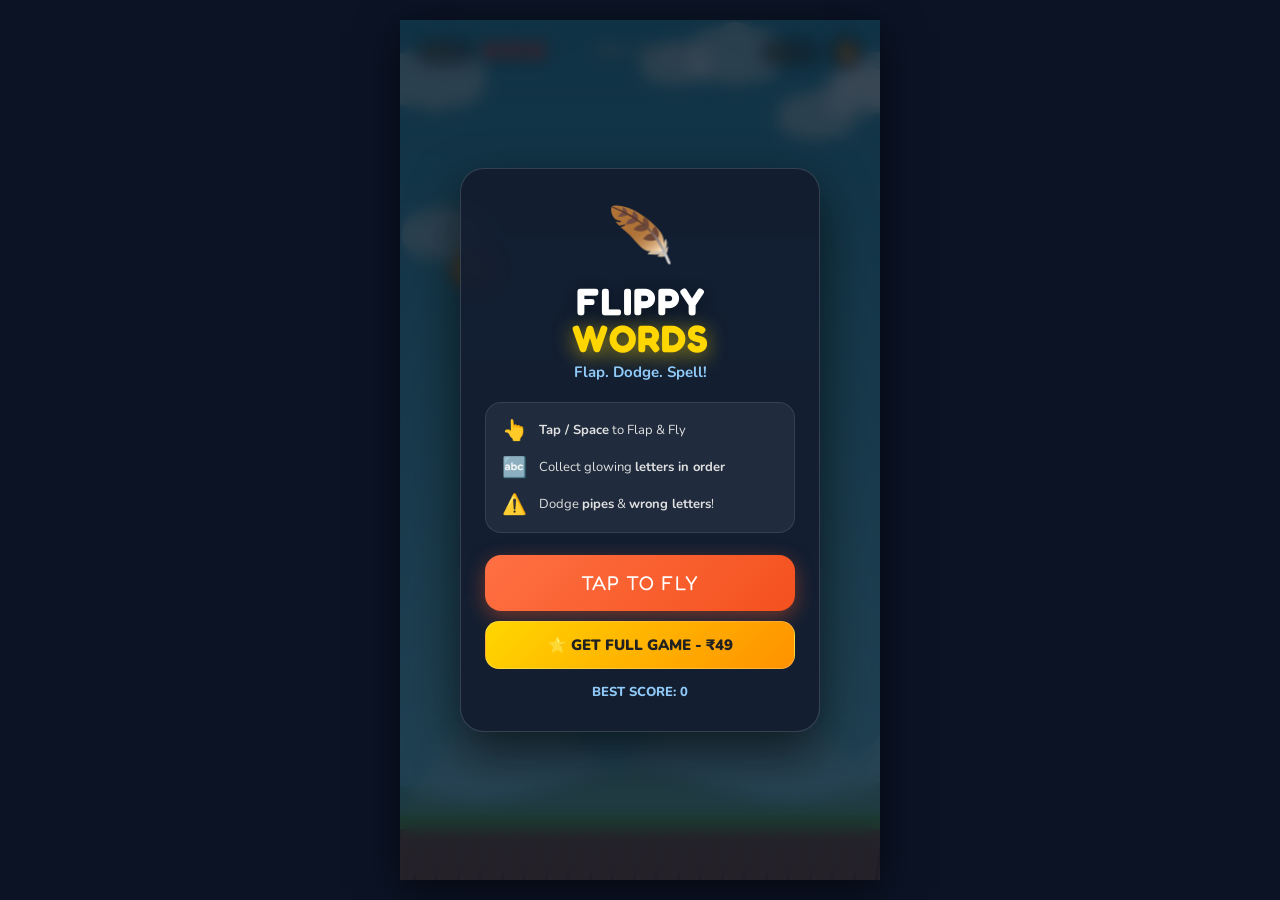
==== android/app/src/main/assets/www/index.html @ 37bbd465 "feat: Initial commit of Flippy Words game with infinite levels & anti-crack security" ====
<!DOCTYPE html>
<html lang="en">
<head>
  <meta charset="UTF-8">
  <meta name="viewport" content="width=device-width, initial-scale=1.0, maximum-scale=1.0, user-scalable=no, viewport-fit=cover">
  <title>Flippy Word - Infinite Arcade Word Flight</title>
  <link rel="stylesheet" href="style.css">
  <link rel="preconnect" href="https://fonts.googleapis.com">
  <link rel="preconnect" href="https://fonts.gstatic.com" crossorigin>
  <link href="https://fonts.googleapis.com/css2?family=Fredoka+One&family=Nunito:wght@700;900&display=swap" rel="stylesheet">
</head>
<body>
  <div id="game-wrapper">
    <!-- Top HUD -->
    <header id="hud">
      <div class="hud-left">
        <div class="badge level-badge">
          <span class="badge-label">LVL</span>
          <span id="level-display">1</span>
        </div>
        <div class="lives-container" id="lives-display">
          <span class="heart active">❤️</span>
          <span class="heart active">❤️</span>
          <span class="heart active">❤️</span>
        </div>
        <div id="shield-indicator" class="badge shield-badge hidden">
          <span>🛡️</span>
        </div>
      </div>

      <!-- Target Word Display Area -->
      <div id="word-target-container">
        <div class="target-title">SPELL THIS WORD:</div>
        <div id="word-slots" class="word-slots">
          <!-- Filled dynamically e.g. [B] [I] [R] [D] -->
        </div>
      </div>

      <div class="hud-right">
        <div class="badge score-badge">
          <span class="badge-label">PTS</span>
          <span id="score-display">0</span>
        </div>
        <button id="btn-pause" class="icon-btn" aria-label="Pause">⏸️</button>
      </div>
    </header>

    <!-- Canvas viewport -->
    <canvas id="game-canvas"></canvas>

    <!-- Overlay: Start Screen -->
    <div id="screen-start" class="screen-overlay active">
      <div class="card-modal">
        <div class="logo-box">
          <div class="mascot-float">🪶</div>
          <h1 class="game-title">FLIPPY<br><span class="accent">WORDS</span></h1>
        </div>
        <p class="tagline">Flap. Dodge. Spell!</p>

        <div class="instructions-card">
          <div class="inst-item">
            <span class="inst-icon">👆</span>
            <span><b>Tap / Space</b> to Flap & Fly</span>
          </div>
          <div class="inst-item">
            <span class="inst-icon">🔤</span>
            <span>Collect glowing <b>letters in order</b></span>
          </div>
          <div class="inst-item">
            <span class="inst-icon">⚠️</span>
            <span>Dodge <b>pipes</b> & <b>wrong letters</b>!</span>
          </div>
        </div>

        <button id="btn-play" class="btn-primary pulse">TAP TO FLY</button>
        <button id="btn-open-buy" class="btn-secondary buy-btn" style="margin-top: 10px; background: linear-gradient(135deg, #ffd600, #ff9100); color: #212121; font-weight: 900;">⭐ GET FULL GAME - ₹49</button>
        <div class="high-score-label">BEST SCORE: <span id="start-high-score">0</span></div>
      </div>
    </div>

    <!-- Overlay: Level Complete Screen -->
    <div id="screen-level-complete" class="screen-overlay">
      <div class="card-modal celebrate">
        <div class="confetti-icon">🎉</div>
        <h2>LEVEL COMPLETED!</h2>
        <div class="completed-word-box">
          <span class="sub-label">Word Solved:</span>
          <div id="completed-word" class="highlight-word">BIRD</div>
        </div>
        <div class="level-rewards">
          <div class="reward-item">⭐ +<span id="reward-pts">500</span> Points</div>
          <div class="reward-item">🔥 Streak Bonus: +<span id="streak-pts">100</span></div>
        </div>
        <button id="btn-next-level" class="btn-primary">NEXT LEVEL ➔</button>
      </div>
    </div>

    <!-- Overlay: Game Over Screen -->
    <div id="screen-game-over" class="screen-overlay">
      <div class="card-modal">
        <div class="mascot-dizzy">💥</div>
        <h2 class="game-over-title">CRASHED!</h2>
        
        <div class="stats-grid">
          <div class="stat-box">
            <span class="stat-name">FINAL SCORE</span>
            <span id="final-score" class="stat-val">0</span>
          </div>
          <div class="stat-box">
            <span class="stat-name">HIGH SCORE</span>
            <span id="final-high-score" class="stat-val">0</span>
          </div>
          <div class="stat-box">
            <span class="stat-name">LEVEL REACHED</span>
            <span id="final-level" class="stat-val">1</span>
          </div>
          <div class="stat-box">
            <span class="stat-name">WORDS SPELLED</span>
            <span id="final-words-count" class="stat-val">0</span>
          </div>
        </div>

        <button id="btn-retry" class="btn-primary pulse">TRY AGAIN 🔁</button>
      </div>
    </div>

    <!-- Overlay: Pause Screen -->
    <div id="screen-pause" class="screen-overlay">
      <div class="card-modal">
        <h2>GAME PAUSED</h2>
        <div class="pause-options">
          <button id="btn-sound-toggle" class="btn-secondary">🔊 SOUND: ON</button>
          <button id="btn-resume" class="btn-primary">RESUME ▶</button>
          <button id="btn-restart" class="btn-secondary">RESTART 🔄</button>
        </div>
      </div>
    </div>

    <!-- Overlay: Buy Full Game Modal -->
    <div id="screen-buy" class="screen-overlay">
      <div class="card-modal">
        <div class="confetti-icon">💎</div>
        <h2>GET FULL GAME</h2>
        <p style="color: #90caf9; font-size: 13px; margin: 6px 0 16px 0;">Unlimited Infinite Levels & Zero Ads</p>
        
        <div style="background: rgba(255,255,255,0.06); padding: 14px; border-radius: 14px; margin-bottom: 16px;">
          <div style="font-size: 13px; color: #e0e0e0; margin-bottom: 8px;">Scan & Pay via any UPI App:</div>
          <img id="upi-qr" src="https://api.qrserver.com/v1/create-qr-code/?size=160x160&data=upi://pay?pa=toshitkumar@upi%26pn=Toshit%20Kumar%26am=49%26cu=INR" alt="UPI QR" style="border-radius: 10px; width: 140px; height: 140px; background: #fff; padding: 6px;">
          <div style="font-family: 'Fredoka One', cursive; font-size: 24px; color: #ffd600; margin-top: 6px;">₹49 Only</div>
        </div>

        <a id="btn-upi-direct" href="upi://pay?pa=toshitkumar@upi&pn=Toshit%20Kumar&am=49&cu=INR" class="btn-primary" style="display: block; text-decoration: none; margin-bottom: 10px;">⚡ PAY VIA UPI APP</a>
        <button id="btn-close-buy" class="btn-secondary">CLOSE ✕</button>
      </div>
    </div>
  </div>

  <script src="game.js"></script>
</body>
</html>
---- android/app/src/main/assets/www/style.css ----
* {
  margin: 0;
  padding: 0;
  box-sizing: border-box;
  -webkit-touch-callout: none;
  -webkit-user-select: none;
  user-select: none;
}

:root {
  --primary-color: #ff5722;
  --primary-glow: rgba(255, 87, 34, 0.4);
  --accent-color: #ffd600;
  --bg-gradient: linear-gradient(180deg, #4facfe 0%, #00f2fe 100%);
  --slot-bg: rgba(255, 255, 255, 0.25);
  --slot-border: rgba(255, 255, 255, 0.6);
  --slot-filled-bg: #4caf50;
  --slot-current-bg: #ff9800;
  --card-bg: rgba(20, 30, 48, 0.95);
  --card-border: rgba(255, 255, 255, 0.15);
}

body {
  width: 100vw;
  height: 100vh;
  overflow: hidden;
  background-color: #0b1325;
  font-family: 'Nunito', sans-serif;
  display: flex;
  justify-content: center;
  align-items: center;
}

#game-wrapper {
  position: relative;
  width: 100%;
  max-width: 480px;
  height: 100%;
  max-height: 860px;
  background: var(--bg-gradient);
  overflow: hidden;
  box-shadow: 0 10px 40px rgba(0, 0, 0, 0.6);
  display: flex;
  flex-direction: column;
}

/* Canvas fills the play area */
#game-canvas {
  position: absolute;
  top: 0;
  left: 0;
  width: 100%;
  height: 100%;
  z-index: 1;
  display: block;
}

/* Heads Up Display */
#hud {
  position: absolute;
  top: 0;
  left: 0;
  width: 100%;
  padding: 14px 16px;
  z-index: 10;
  display: flex;
  justify-content: space-between;
  align-items: center;
  pointer-events: none;
}

.hud-left, .hud-right {
  display: flex;
  align-items: center;
  gap: 8px;
  pointer-events: auto;
}

.badge {
  background: rgba(0, 0, 0, 0.45);
  backdrop-filter: blur(8px);
  border: 1.5px solid rgba(255, 255, 255, 0.2);
  border-radius: 20px;
  padding: 4px 12px;
  color: #fff;
  font-family: 'Fredoka One', cursive;
  font-size: 14px;
  display: flex;
  align-items: center;
  gap: 5px;
}

.badge-label {
  color: var(--accent-color);
  font-size: 11px;
  letter-spacing: 0.5px;
}

.shield-badge {
  background: rgba(0, 188, 212, 0.5);
  border-color: #00e5ff;
  box-shadow: 0 0 10px rgba(0, 229, 255, 0.6);
  animation: shieldPulse 1.2s infinite alternate;
}

.shield-badge.hidden {
  display: none;
}

@keyframes shieldPulse {
  0% { transform: scale(0.95); box-shadow: 0 0 6px #00e5ff; }
  100% { transform: scale(1.08); box-shadow: 0 0 14px #00e5ff; }
}

.lives-container {
  display: flex;
  gap: 2px;
  font-size: 16px;
  filter: drop-shadow(0 2px 4px rgba(0, 0, 0, 0.4));
}

.heart {
  transition: transform 0.2s ease, opacity 0.2s ease;
}

.heart.lost {
  opacity: 0.25;
  filter: grayscale(1);
  transform: scale(0.8);
}

.icon-btn {
  background: rgba(0, 0, 0, 0.45);
  backdrop-filter: blur(8px);
  border: 1.5px solid rgba(255, 255, 255, 0.2);
  border-radius: 50%;
  width: 36px;
  height: 36px;
  display: flex;
  align-items: center;
  justify-content: center;
  cursor: pointer;
  font-size: 14px;
  color: #fff;
  transition: transform 0.1s ease, background 0.2s ease;
}

.icon-btn:active {
  transform: scale(0.9);
}

/* Word Target Area in HUD Center */
#word-target-container {
  display: flex;
  flex-direction: column;
  align-items: center;
  pointer-events: auto;
}

.target-title {
  font-size: 10px;
  font-weight: 900;
  color: #ffffff;
  letter-spacing: 1px;
  text-shadow: 0 1px 3px rgba(0, 0, 0, 0.6);
  margin-bottom: 3px;
}

.word-slots {
  display: flex;
  gap: 6px;
}

.slot {
  width: 34px;
  height: 38px;
  background: var(--slot-bg);
  backdrop-filter: blur(6px);
  border: 2px solid var(--slot-border);
  border-radius: 8px;
  display: flex;
  align-items: center;
  justify-content: center;
  font-family: 'Fredoka One', cursive;
  font-size: 20px;
  color: #ffffff;
  text-shadow: 0 2px 4px rgba(0, 0, 0, 0.4);
  box-shadow: 0 4px 10px rgba(0, 0, 0, 0.15);
  transition: all 0.25s cubic-bezier(0.175, 0.885, 0.32, 1.275);
}

.slot.filled {
  background: var(--slot-filled-bg);
  border-color: #81c784;
  transform: scale(1.05);
  box-shadow: 0 0 12px rgba(76, 175, 80, 0.8);
}

.slot.current-target {
  background: var(--slot-current-bg);
  border-color: #ffe082;
  animation: slotPulse 1s infinite alternate;
}

@keyframes slotPulse {
  0% { transform: scale(1); box-shadow: 0 0 4px #ff9800; }
  100% { transform: scale(1.1); box-shadow: 0 0 14px #ffd600; }
}

/* Overlay Screen Styles */
.screen-overlay {
  position: absolute;
  top: 0;
  left: 0;
  width: 100%;
  height: 100%;
  z-index: 50;
  background: rgba(10, 18, 32, 0.75);
  backdrop-filter: blur(8px);
  display: flex;
  justify-content: center;
  align-items: center;
  opacity: 0;
  pointer-events: none;
  transition: opacity 0.3s ease;
  padding: 20px;
}

.screen-overlay.active {
  opacity: 1;
  pointer-events: auto;
}

.card-modal {
  width: 100%;
  max-width: 360px;
  background: var(--card-bg);
  border: 1px solid var(--card-border);
  border-radius: 24px;
  padding: 30px 24px;
  text-align: center;
  color: #fff;
  box-shadow: 0 20px 50px rgba(0, 0, 0, 0.6);
  transform: translateY(20px);
  transition: transform 0.3s cubic-bezier(0.175, 0.885, 0.32, 1.275);
}

.screen-overlay.active .card-modal {
  transform: translateY(0);
}

.mascot-float, .mascot-dizzy, .confetti-icon {
  font-size: 54px;
  margin-bottom: 10px;
  display: inline-block;
}

.mascot-float {
  animation: floatAnim 2s infinite ease-in-out;
}

@keyframes floatAnim {
  0%, 100% { transform: translateY(0) rotate(0deg); }
  50% { transform: translateY(-10px) rotate(8deg); }
}

.game-title {
  font-family: 'Fredoka One', cursive;
  font-size: 38px;
  line-height: 0.95;
  letter-spacing: 1px;
  color: #fff;
  text-shadow: 0 4px 15px rgba(0, 0, 0, 0.4);
}

.game-title .accent {
  color: var(--accent-color);
  text-shadow: 0 4px 20px rgba(255, 214, 0, 0.6);
}

.tagline {
  color: #90caf9;
  font-size: 15px;
  font-weight: 700;
  margin-top: 6px;
  margin-bottom: 20px;
}

.instructions-card {
  background: rgba(255, 255, 255, 0.06);
  border: 1px solid rgba(255, 255, 255, 0.1);
  border-radius: 16px;
  padding: 14px 16px;
  margin-bottom: 22px;
  display: flex;
  flex-direction: column;
  gap: 10px;
  text-align: left;
}

.inst-item {
  display: flex;
  align-items: center;
  gap: 12px;
  font-size: 13px;
  color: #e0e0e0;
}

.inst-icon {
  font-size: 20px;
}

/* Primary Button */
.btn-primary {
  width: 100%;
  padding: 16px 20px;
  background: linear-gradient(135deg, #ff7043 0%, #f4511e 100%);
  border: none;
  border-radius: 16px;
  color: #fff;
  font-family: 'Fredoka One', cursive;
  font-size: 20px;
  letter-spacing: 1px;
  cursor: pointer;
  box-shadow: 0 6px 20px var(--primary-glow);
  transition: transform 0.15s ease, box-shadow 0.15s ease;
}

.btn-primary:active {
  transform: scale(0.96);
  box-shadow: 0 2px 10px var(--primary-glow);
}

.btn-primary.pulse {
  animation: btnPulse 1.8s infinite;
}

@keyframes btnPulse {
  0%, 100% { transform: scale(1); }
  50% { transform: scale(1.04); }
}

.btn-secondary {
  width: 100%;
  padding: 13px 18px;
  background: rgba(255, 255, 255, 0.1);
  border: 1px solid rgba(255, 255, 255, 0.2);
  border-radius: 14px;
  color: #fff;
  font-family: 'Nunito', sans-serif;
  font-weight: 800;
  font-size: 15px;
  cursor: pointer;
  transition: background 0.2s ease;
}

.btn-secondary:hover {
  background: rgba(255, 255, 255, 0.18);
}

.high-score-label {
  margin-top: 14px;
  font-size: 13px;
  color: #90caf9;
  font-weight: 800;
}

/* Level complete styling */
.highlight-word {
  font-family: 'Fredoka One', cursive;
  font-size: 34px;
  color: var(--accent-color);
  letter-spacing: 4px;
  margin: 8px 0;
  text-shadow: 0 0 20px rgba(255, 214, 0, 0.7);
}

.level-rewards {
  background: rgba(255, 255, 255, 0.05);
  border-radius: 12px;
  padding: 12px;
  margin-bottom: 20px;
  display: flex;
  justify-content: space-around;
  font-weight: 800;
  font-size: 14px;
}

/* Stats grid */
.stats-grid {
  display: grid;
  grid-template-columns: 1fr 1fr;
  gap: 12px;
  margin: 18px 0 22px 0;
}

.stat-box {
  background: rgba(255, 255, 255, 0.05);
  border-radius: 12px;
  padding: 10px 8px;
  border: 1px solid rgba(255, 255, 255, 0.08);
}

.stat-name {
  display: block;
  font-size: 10px;
  font-weight: 900;
  color: #90caf9;
  letter-spacing: 0.5px;
  margin-bottom: 4px;
}

.stat-val {
  font-family: 'Fredoka One', cursive;
  font-size: 22px;
  color: #ffffff;
}

.pause-options {
  display: flex;
  flex-direction: column;
  gap: 12px;
  margin-top: 20px;
}
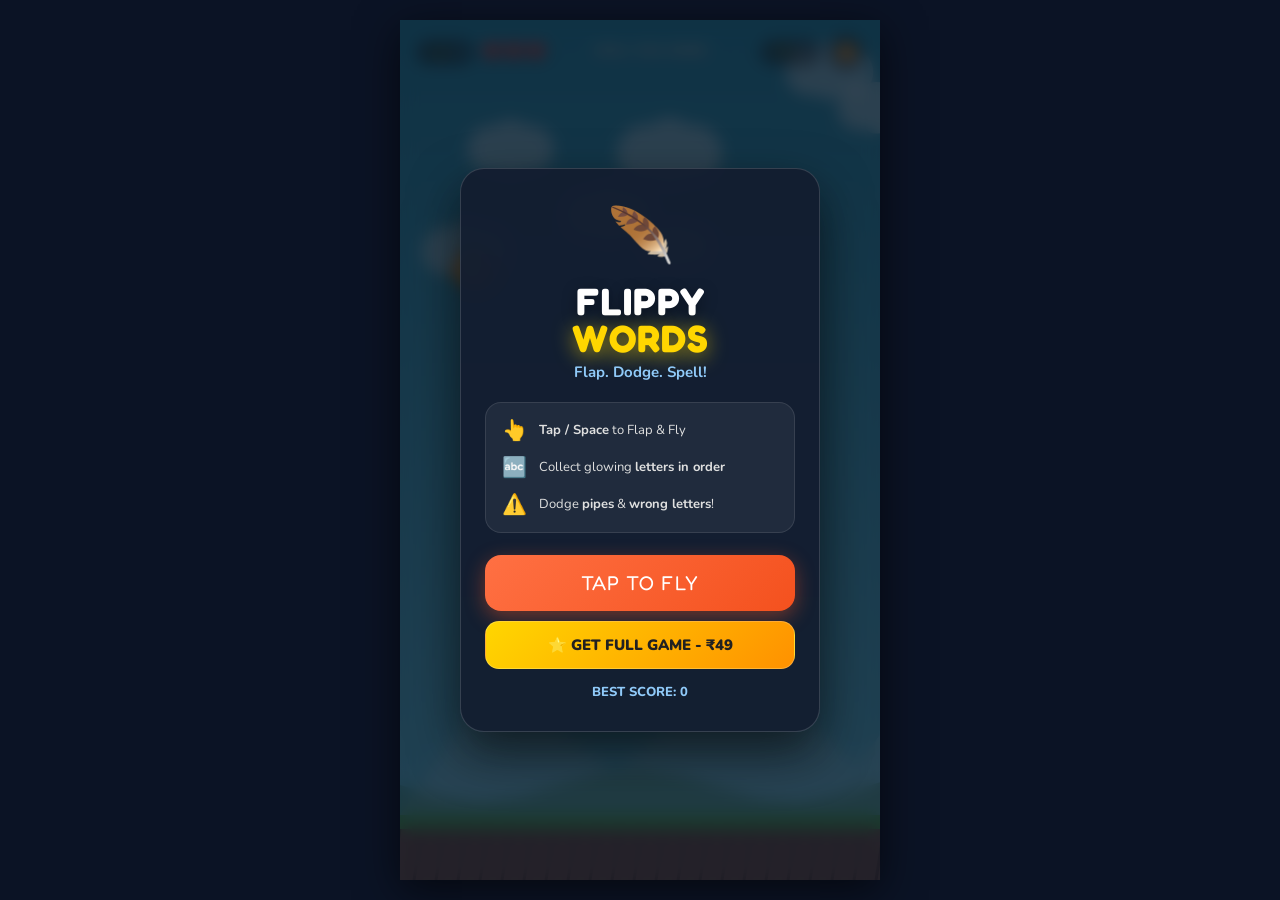
==== commit b8a17c99: "feat: Configure official UPI ID Kumartoshit82-3@oksbi and dynamic QR code" ====
--- a/android/app/src/main/assets/www/index.html
+++ b/android/app/src/main/assets/www/index.html
@@ -144,12 +144,13 @@
         <p style="color: #90caf9; font-size: 13px; margin: 6px 0 16px 0;">Unlimited Infinite Levels & Zero Ads</p>
         
         <div style="background: rgba(255,255,255,0.06); padding: 14px; border-radius: 14px; margin-bottom: 16px;">
-          <div style="font-size: 13px; color: #e0e0e0; margin-bottom: 8px;">Scan & Pay via any UPI App:</div>
-          <img id="upi-qr" src="https://api.qrserver.com/v1/create-qr-code/?size=160x160&data=upi://pay?pa=toshitkumar@upi%26pn=Toshit%20Kumar%26am=49%26cu=INR" alt="UPI QR" style="border-radius: 10px; width: 140px; height: 140px; background: #fff; padding: 6px;">
-          <div style="font-family: 'Fredoka One', cursive; font-size: 24px; color: #ffd600; margin-top: 6px;">₹49 Only</div>
+          <div style="font-size: 13px; color: #e0e0e0; margin-bottom: 8px;">Scan & Pay via GPay / PhonePe / Paytm:</div>
+          <img id="upi-qr" src="https://api.qrserver.com/v1/create-qr-code/?size=180x180&data=upi%3A%2F%2Fpay%3Fpa%3DKumartoshit82-3%40oksbi%26pn%3DToshit%2520Kumar%26am%3D49%26cu%3DINR" alt="UPI QR" style="border-radius: 10px; width: 145px; height: 145px; background: #fff; padding: 6px; box-shadow: 0 4px 15px rgba(0,0,0,0.4);">
+          <div style="font-family: 'Fredoka One', cursive; font-size: 24px; color: #ffd600; margin-top: 8px;">₹49 Only</div>
+          <div style="font-size: 11px; color: #90caf9; margin-top: 4px; word-break: break-all;">UPI: <b>Kumartoshit82-3@oksbi</b></div>
         </div>
 
-        <a id="btn-upi-direct" href="upi://pay?pa=toshitkumar@upi&pn=Toshit%20Kumar&am=49&cu=INR" class="btn-primary" style="display: block; text-decoration: none; margin-bottom: 10px;">⚡ PAY VIA UPI APP</a>
+        <a id="btn-upi-direct" href="upi://pay?pa=Kumartoshit82-3@oksbi&pn=Toshit%20Kumar&am=49&cu=INR" class="btn-primary" style="display: block; text-decoration: none; margin-bottom: 10px;">⚡ PAY VIA UPI APP</a>
         <button id="btn-close-buy" class="btn-secondary">CLOSE ✕</button>
       </div>
     </div>
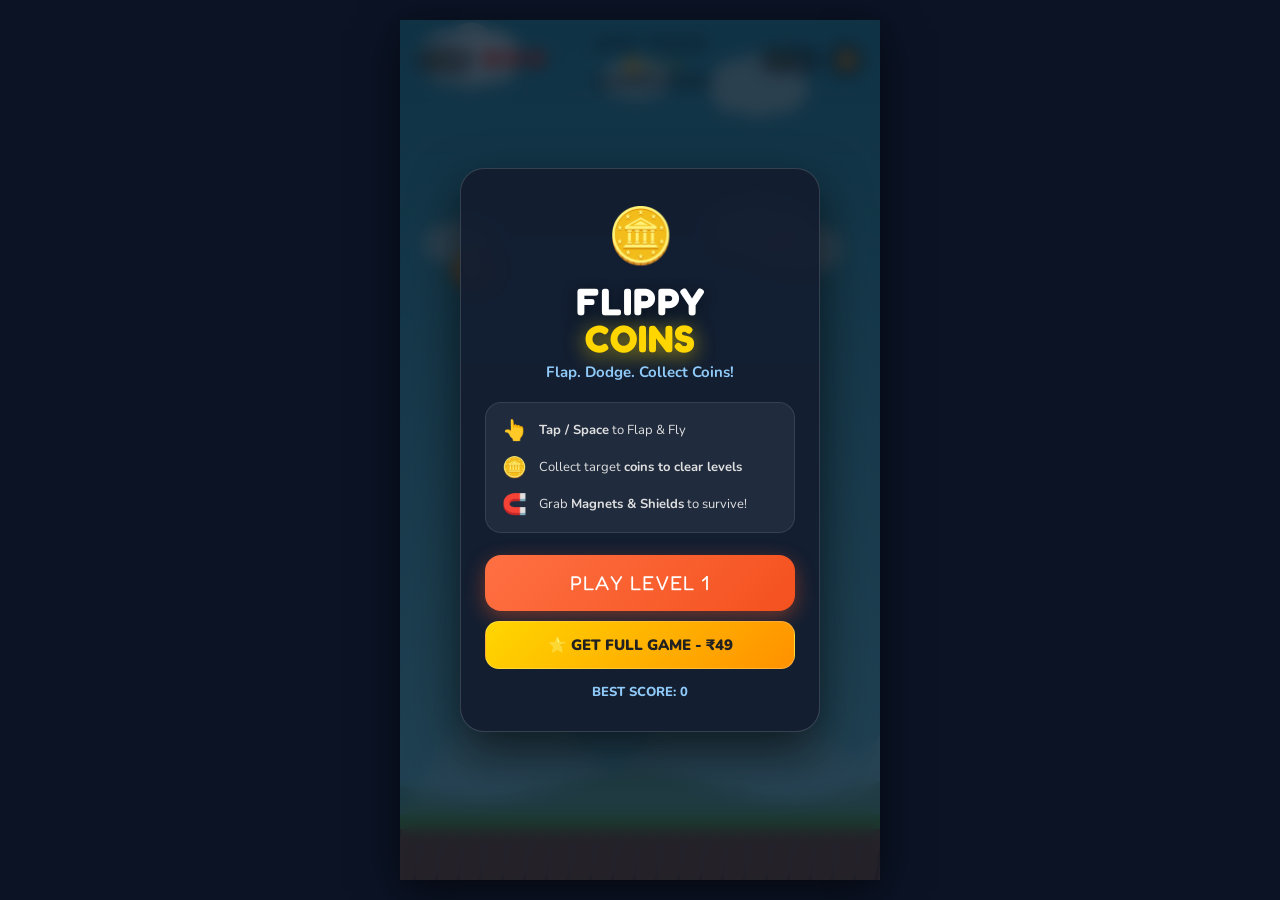
==== commit 190617f9: "feat: Transform into pure Level-Based Coin Collector with 3D coins, magnets, and gems" ====
--- a/android/app/src/main/assets/www/index.html
+++ b/android/app/src/main/assets/www/index.html
@@ -3,7 +3,7 @@
 <head>
   <meta charset="UTF-8">
   <meta name="viewport" content="width=device-width, initial-scale=1.0, maximum-scale=1.0, user-scalable=no, viewport-fit=cover">
-  <title>Flippy Word - Infinite Arcade Word Flight</title>
+  <title>Flippy Coins - Infinite Arcade Coin Quest</title>
   <link rel="stylesheet" href="style.css">
   <link rel="preconnect" href="https://fonts.googleapis.com">
   <link rel="preconnect" href="https://fonts.gstatic.com" crossorigin>
@@ -23,16 +23,22 @@
           <span class="heart active">❤️</span>
           <span class="heart active">❤️</span>
         </div>
-        <div id="shield-indicator" class="badge shield-badge hidden">
+        <div id="shield-indicator" class="badge shield-badge hidden" title="Shield Active">
           <span>🛡️</span>
+        </div>
+        <div id="magnet-indicator" class="badge magnet-badge hidden" title="Magnet Active">
+          <span>🧲</span>
         </div>
       </div>
 
-      <!-- Target Word Display Area -->
-      <div id="word-target-container">
-        <div class="target-title">SPELL THIS WORD:</div>
-        <div id="word-slots" class="word-slots">
-          <!-- Filled dynamically e.g. [B] [I] [R] [D] -->
+      <!-- Target Coin Collector Display Area -->
+      <div id="coin-target-container">
+        <div class="target-title">LEVEL TARGET:</div>
+        <div class="coin-progress-wrapper">
+          <div class="coin-counter">🪙 <span id="coin-current">0</span> / <span id="coin-goal">5</span></div>
+          <div class="coin-bar-bg">
+            <div id="coin-bar-fill" class="coin-bar-fill"></div>
+          </div>
         </div>
       </div>
 
@@ -52,10 +58,10 @@
     <div id="screen-start" class="screen-overlay active">
       <div class="card-modal">
         <div class="logo-box">
-          <div class="mascot-float">🪶</div>
-          <h1 class="game-title">FLIPPY<br><span class="accent">WORDS</span></h1>
+          <div class="mascot-float">🪙</div>
+          <h1 class="game-title">FLIPPY<br><span class="accent">COINS</span></h1>
         </div>
-        <p class="tagline">Flap. Dodge. Spell!</p>
+        <p class="tagline">Flap. Dodge. Collect Coins!</p>
 
         <div class="instructions-card">
           <div class="inst-item">
@@ -63,16 +69,16 @@
             <span><b>Tap / Space</b> to Flap & Fly</span>
           </div>
           <div class="inst-item">
-            <span class="inst-icon">🔤</span>
-            <span>Collect glowing <b>letters in order</b></span>
+            <span class="inst-icon">🪙</span>
+            <span>Collect target <b>coins to clear levels</b></span>
           </div>
           <div class="inst-item">
-            <span class="inst-icon">⚠️</span>
-            <span>Dodge <b>pipes</b> & <b>wrong letters</b>!</span>
+            <span class="inst-icon">🧲</span>
+            <span>Grab <b>Magnets & Shields</b> to survive!</span>
           </div>
         </div>
 
-        <button id="btn-play" class="btn-primary pulse">TAP TO FLY</button>
+        <button id="btn-play" class="btn-primary pulse">PLAY LEVEL 1</button>
         <button id="btn-open-buy" class="btn-secondary buy-btn" style="margin-top: 10px; background: linear-gradient(135deg, #ffd600, #ff9100); color: #212121; font-weight: 900;">⭐ GET FULL GAME - ₹49</button>
         <div class="high-score-label">BEST SCORE: <span id="start-high-score">0</span></div>
       </div>
@@ -81,15 +87,16 @@
     <!-- Overlay: Level Complete Screen -->
     <div id="screen-level-complete" class="screen-overlay">
       <div class="card-modal celebrate">
-        <div class="confetti-icon">🎉</div>
+        <div class="confetti-icon">🏆</div>
         <h2>LEVEL COMPLETED!</h2>
+        <div class="stars-rating" id="stars-display" style="font-size: 32px; margin: 8px 0; letter-spacing: 4px;">⭐⭐⭐</div>
         <div class="completed-word-box">
-          <span class="sub-label">Word Solved:</span>
-          <div id="completed-word" class="highlight-word">BIRD</div>
+          <span class="sub-label">Coins Collected:</span>
+          <div id="completed-coins" class="highlight-word">🪙 5 / 5</div>
         </div>
         <div class="level-rewards">
-          <div class="reward-item">⭐ +<span id="reward-pts">500</span> Points</div>
-          <div class="reward-item">🔥 Streak Bonus: +<span id="streak-pts">100</span></div>
+          <div class="reward-item">⭐ +<span id="reward-pts">500</span> Pts</div>
+          <div class="reward-item">💰 Bank: <span id="total-coins-bank">5</span></div>
         </div>
         <button id="btn-next-level" class="btn-primary">NEXT LEVEL ➔</button>
       </div>
@@ -115,8 +122,8 @@
             <span id="final-level" class="stat-val">1</span>
           </div>
           <div class="stat-box">
-            <span class="stat-name">WORDS SPELLED</span>
-            <span id="final-words-count" class="stat-val">0</span>
+            <span class="stat-name">COINS COLLECTED</span>
+            <span id="final-coins-count" class="stat-val">0</span>
           </div>
         </div>
 
--- a/android/app/src/main/assets/www/style.css
+++ b/android/app/src/main/assets/www/style.css
@@ -149,62 +149,64 @@
   transform: scale(0.9);
 }
 
-/* Word Target Area in HUD Center */
-#word-target-container {
+/* Coin Target Area in HUD Center */
+#coin-target-container {
   display: flex;
   flex-direction: column;
   align-items: center;
   pointer-events: auto;
-}
-
-.target-title {
-  font-size: 10px;
-  font-weight: 900;
-  color: #ffffff;
-  letter-spacing: 1px;
-  text-shadow: 0 1px 3px rgba(0, 0, 0, 0.6);
-  margin-bottom: 3px;
-}
-
-.word-slots {
-  display: flex;
-  gap: 6px;
-}
-
-.slot {
-  width: 34px;
-  height: 38px;
-  background: var(--slot-bg);
-  backdrop-filter: blur(6px);
-  border: 2px solid var(--slot-border);
-  border-radius: 8px;
-  display: flex;
-  align-items: center;
-  justify-content: center;
-  font-family: 'Fredoka One', cursive;
-  font-size: 20px;
-  color: #ffffff;
-  text-shadow: 0 2px 4px rgba(0, 0, 0, 0.4);
-  box-shadow: 0 4px 10px rgba(0, 0, 0, 0.15);
-  transition: all 0.25s cubic-bezier(0.175, 0.885, 0.32, 1.275);
-}
-
-.slot.filled {
-  background: var(--slot-filled-bg);
-  border-color: #81c784;
-  transform: scale(1.05);
-  box-shadow: 0 0 12px rgba(76, 175, 80, 0.8);
-}
-
-.slot.current-target {
-  background: var(--slot-current-bg);
-  border-color: #ffe082;
-  animation: slotPulse 1s infinite alternate;
-}
-
-@keyframes slotPulse {
-  0% { transform: scale(1); box-shadow: 0 0 4px #ff9800; }
-  100% { transform: scale(1.1); box-shadow: 0 0 14px #ffd600; }
+  min-width: 140px;
+}
+
+.coin-progress-wrapper {
+  display: flex;
+  flex-direction: column;
+  align-items: center;
+  gap: 3px;
+  width: 100%;
+}
+
+.coin-counter {
+  font-family: 'Fredoka One', cursive;
+  font-size: 15px;
+  color: #ffd600;
+  text-shadow: 0 2px 5px rgba(0,0,0,0.6);
+  letter-spacing: 0.5px;
+}
+
+.coin-bar-bg {
+  width: 120px;
+  height: 8px;
+  background: rgba(0, 0, 0, 0.45);
+  border-radius: 10px;
+  border: 1px solid rgba(255, 255, 255, 0.25);
+  overflow: hidden;
+  box-shadow: inset 0 1px 3px rgba(0,0,0,0.5);
+}
+
+.coin-bar-fill {
+  width: 0%;
+  height: 100%;
+  background: linear-gradient(90deg, #ffd600, #ff9100);
+  border-radius: 10px;
+  box-shadow: 0 0 8px rgba(255, 214, 0, 0.8);
+  transition: width 0.3s cubic-bezier(0.175, 0.885, 0.32, 1.275);
+}
+
+.magnet-badge {
+  background: rgba(233, 30, 99, 0.5);
+  border-color: #ff4081;
+  box-shadow: 0 0 10px rgba(255, 64, 129, 0.6);
+  animation: magnetPulse 1.2s infinite alternate;
+}
+
+.magnet-badge.hidden {
+  display: none;
+}
+
+@keyframes magnetPulse {
+  0% { transform: scale(0.95); }
+  100% { transform: scale(1.08); }
 }
 
 /* Overlay Screen Styles */
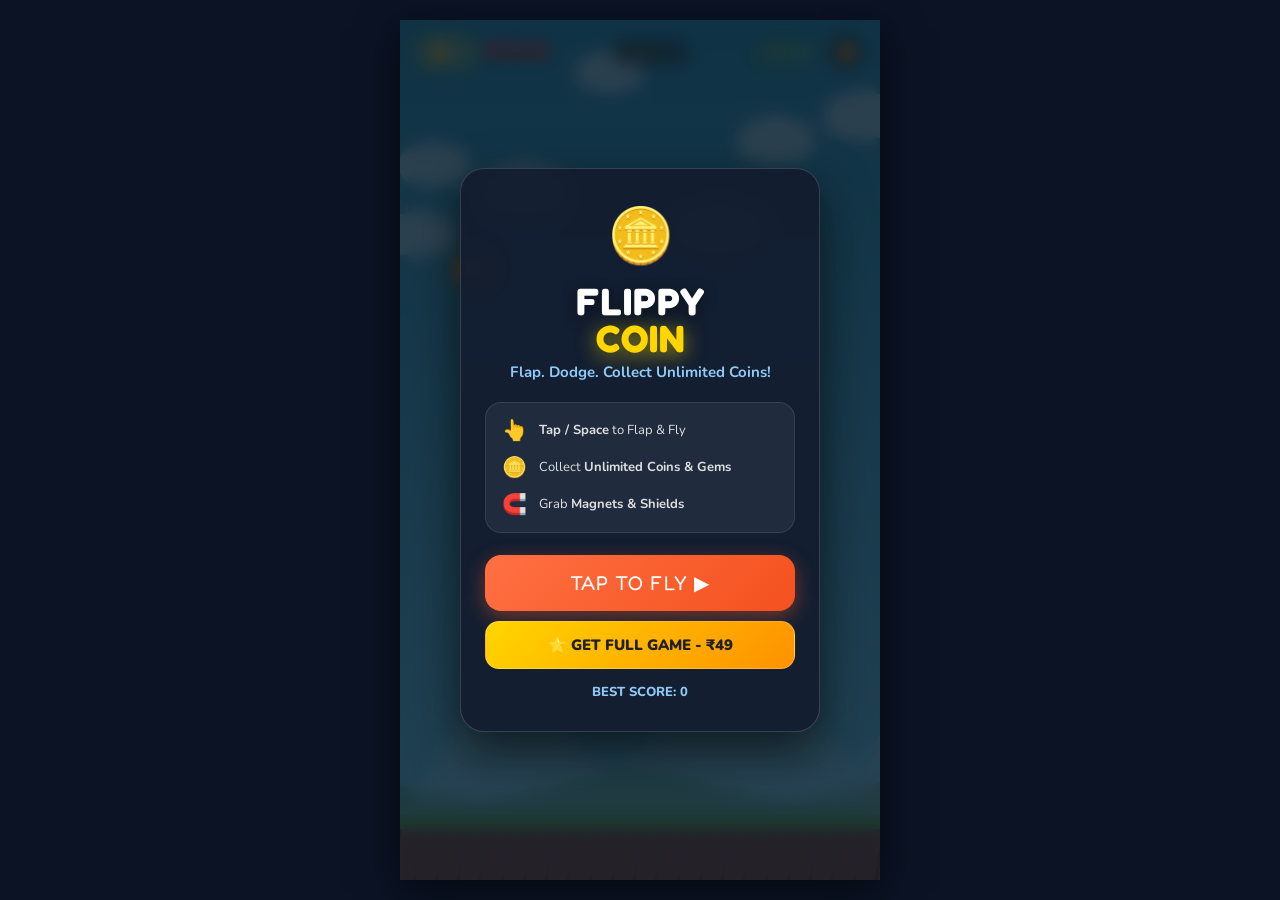
==== commit 34d581f0: "feat: Unlimited coin collector with 12-digit UPI UTR payment validation" ====
--- a/android/app/src/main/assets/www/index.html
+++ b/android/app/src/main/assets/www/index.html
@@ -14,9 +14,9 @@
     <!-- Top HUD -->
     <header id="hud">
       <div class="hud-left">
-        <div class="badge level-badge">
-          <span class="badge-label">LVL</span>
-          <span id="level-display">1</span>
+        <div class="badge coin-badge">
+          <span class="badge-icon">🪙</span>
+          <span id="coin-current">0</span>
         </div>
         <div class="lives-container" id="lives-display">
           <span class="heart active">❤️</span>
@@ -31,21 +31,17 @@
         </div>
       </div>
 
-      <!-- Target Coin Collector Display Area -->
-      <div id="coin-target-container">
-        <div class="target-title">LEVEL TARGET:</div>
-        <div class="coin-progress-wrapper">
-          <div class="coin-counter">🪙 <span id="coin-current">0</span> / <span id="coin-goal">5</span></div>
-          <div class="coin-bar-bg">
-            <div id="coin-bar-fill" class="coin-bar-fill"></div>
-          </div>
+      <div class="hud-center">
+        <div class="badge score-badge">
+          <span class="badge-label">SCORE</span>
+          <span id="score-display">0</span>
         </div>
       </div>
 
       <div class="hud-right">
-        <div class="badge score-badge">
-          <span class="badge-label">PTS</span>
-          <span id="score-display">0</span>
+        <div class="badge best-badge">
+          <span class="badge-label">BEST</span>
+          <span id="hud-high-score">0</span>
         </div>
         <button id="btn-pause" class="icon-btn" aria-label="Pause">⏸️</button>
       </div>
@@ -59,9 +55,9 @@
       <div class="card-modal">
         <div class="logo-box">
           <div class="mascot-float">🪙</div>
-          <h1 class="game-title">FLIPPY<br><span class="accent">COINS</span></h1>
+          <h1 class="game-title">FLIPPY<br><span class="accent">COIN</span></h1>
         </div>
-        <p class="tagline">Flap. Dodge. Collect Coins!</p>
+        <p class="tagline">Flap. Dodge. Collect Unlimited Coins!</p>
 
         <div class="instructions-card">
           <div class="inst-item">
@@ -70,35 +66,17 @@
           </div>
           <div class="inst-item">
             <span class="inst-icon">🪙</span>
-            <span>Collect target <b>coins to clear levels</b></span>
+            <span>Collect <b>Unlimited Coins & Gems</b></span>
           </div>
           <div class="inst-item">
             <span class="inst-icon">🧲</span>
-            <span>Grab <b>Magnets & Shields</b> to survive!</span>
+            <span>Grab <b>Magnets & Shields</b></span>
           </div>
         </div>
 
-        <button id="btn-play" class="btn-primary pulse">PLAY LEVEL 1</button>
+        <button id="btn-play" class="btn-primary pulse">TAP TO FLY ▶</button>
         <button id="btn-open-buy" class="btn-secondary buy-btn" style="margin-top: 10px; background: linear-gradient(135deg, #ffd600, #ff9100); color: #212121; font-weight: 900;">⭐ GET FULL GAME - ₹49</button>
         <div class="high-score-label">BEST SCORE: <span id="start-high-score">0</span></div>
-      </div>
-    </div>
-
-    <!-- Overlay: Level Complete Screen -->
-    <div id="screen-level-complete" class="screen-overlay">
-      <div class="card-modal celebrate">
-        <div class="confetti-icon">🏆</div>
-        <h2>LEVEL COMPLETED!</h2>
-        <div class="stars-rating" id="stars-display" style="font-size: 32px; margin: 8px 0; letter-spacing: 4px;">⭐⭐⭐</div>
-        <div class="completed-word-box">
-          <span class="sub-label">Coins Collected:</span>
-          <div id="completed-coins" class="highlight-word">🪙 5 / 5</div>
-        </div>
-        <div class="level-rewards">
-          <div class="reward-item">⭐ +<span id="reward-pts">500</span> Pts</div>
-          <div class="reward-item">💰 Bank: <span id="total-coins-bank">5</span></div>
-        </div>
-        <button id="btn-next-level" class="btn-primary">NEXT LEVEL ➔</button>
       </div>
     </div>
 
@@ -118,12 +96,12 @@
             <span id="final-high-score" class="stat-val">0</span>
           </div>
           <div class="stat-box">
-            <span class="stat-name">LEVEL REACHED</span>
-            <span id="final-level" class="stat-val">1</span>
+            <span class="stat-name">COINS IN RUN</span>
+            <span id="final-coins-count" class="stat-val">0</span>
           </div>
           <div class="stat-box">
-            <span class="stat-name">COINS COLLECTED</span>
-            <span id="final-coins-count" class="stat-val">0</span>
+            <span class="stat-name">TOTAL COINS</span>
+            <span id="final-total-coins" class="stat-val">0</span>
           </div>
         </div>
 
@@ -148,17 +126,28 @@
       <div class="card-modal">
         <div class="confetti-icon">💎</div>
         <h2>GET FULL GAME</h2>
-        <p style="color: #90caf9; font-size: 13px; margin: 6px 0 16px 0;">Unlimited Infinite Levels & Zero Ads</p>
+        <p style="color: #90caf9; font-size: 13px; margin: 4px 0 12px 0;">Unlimited Coins, VIP Golden Glow & Zero Ads</p>
         
-        <div style="background: rgba(255,255,255,0.06); padding: 14px; border-radius: 14px; margin-bottom: 16px;">
-          <div style="font-size: 13px; color: #e0e0e0; margin-bottom: 8px;">Scan & Pay via GPay / PhonePe / Paytm:</div>
-          <img id="upi-qr" src="https://api.qrserver.com/v1/create-qr-code/?size=180x180&data=upi%3A%2F%2Fpay%3Fpa%3DKumartoshit82-3%40oksbi%26pn%3DToshit%2520Kumar%26am%3D49%26cu%3DINR" alt="UPI QR" style="border-radius: 10px; width: 145px; height: 145px; background: #fff; padding: 6px; box-shadow: 0 4px 15px rgba(0,0,0,0.4);">
-          <div style="font-family: 'Fredoka One', cursive; font-size: 24px; color: #ffd600; margin-top: 8px;">₹49 Only</div>
-          <div style="font-size: 11px; color: #90caf9; margin-top: 4px; word-break: break-all;">UPI: <b>Kumartoshit82-3@oksbi</b></div>
+        <div style="background: rgba(255,255,255,0.06); padding: 12px; border-radius: 14px; margin-bottom: 12px;">
+          <div style="font-size: 12px; color: #e0e0e0; margin-bottom: 6px;">Scan & Pay via GPay / PhonePe / Paytm:</div>
+          <img id="upi-qr" src="https://api.qrserver.com/v1/create-qr-code/?size=180x180&data=upi%3A%2F%2Fpay%3Fpa%3DKumartoshit82-3%40oksbi%26pn%3DToshit%2520Kumar%26am%3D49%26cu%3DINR" alt="UPI QR" style="border-radius: 10px; width: 130px; height: 130px; background: #fff; padding: 6px; box-shadow: 0 4px 15px rgba(0,0,0,0.4);">
+          <div style="font-family: 'Fredoka One', cursive; font-size: 22px; color: #ffd600; margin-top: 6px;">₹49 Only</div>
+          <div style="font-size: 11px; color: #90caf9; margin-top: 2px; word-break: break-all;">UPI ID: <b>Kumartoshit82-3@oksbi</b></div>
         </div>
 
-        <a id="btn-upi-direct" href="upi://pay?pa=Kumartoshit82-3@oksbi&pn=Toshit%20Kumar&am=49&cu=INR" class="btn-primary" style="display: block; text-decoration: none; margin-bottom: 10px;">⚡ PAY VIA UPI APP</a>
-        <button id="btn-close-buy" class="btn-secondary">CLOSE ✕</button>
+        <a id="btn-upi-direct" href="upi://pay?pa=Kumartoshit82-3@oksbi&pn=Toshit%20Kumar&am=49&cu=INR" class="btn-primary" style="display: block; text-decoration: none; margin-bottom: 10px; padding: 12px 14px; font-size: 16px;">⚡ PAY VIA UPI APP</a>
+
+        <!-- Payment Verification Section -->
+        <div class="utr-verify-box" style="background: rgba(0,0,0,0.35); border: 1px solid rgba(255,255,255,0.15); border-radius: 12px; padding: 10px 12px; margin-bottom: 12px; text-align: left;">
+          <label for="input-utr" style="display: block; font-size: 11px; color: #e0e0e0; margin-bottom: 5px; font-weight: 700;">Enter 12-Digit UPI UTR / Ref No. after payment:</label>
+          <div style="display: flex; gap: 6px;">
+            <input type="text" id="input-utr" maxlength="12" placeholder="e.g. 429182374619" style="flex: 1; min-width: 0; padding: 9px 10px; border-radius: 8px; border: 1.5px solid rgba(255,255,255,0.25); background: rgba(0,0,0,0.6); color: #ffd600; font-family: 'Fredoka One', cursive; font-size: 13px; letter-spacing: 1px; outline: none; text-align: center;">
+            <button id="btn-verify-utr" class="btn-primary" style="width: auto; padding: 9px 14px; font-size: 13px; margin: 0; box-shadow: none; white-space: nowrap;">VERIFY</button>
+          </div>
+          <div id="utr-status-msg" style="font-size: 11px; margin-top: 6px; display: none; line-height: 1.4;"></div>
+        </div>
+
+        <button id="btn-close-buy" class="btn-secondary" style="padding: 10px 20px;">CLOSE ✕</button>
       </div>
     </div>
   </div>
--- a/android/app/src/main/assets/www/style.css
+++ b/android/app/src/main/assets/www/style.css
@@ -96,6 +96,34 @@
   letter-spacing: 0.5px;
 }
 
+.coin-badge {
+  background: rgba(255, 214, 0, 0.22);
+  border-color: #ffd600;
+  box-shadow: 0 0 10px rgba(255, 214, 0, 0.35);
+  font-size: 15px;
+  color: #fff9c4;
+}
+
+.coin-badge .badge-icon {
+  font-size: 16px;
+  display: inline-block;
+  animation: coinIconBounce 2s infinite ease-in-out;
+}
+
+@keyframes coinIconBounce {
+  0%, 100% { transform: scale(1); }
+  50% { transform: scale(1.18); }
+}
+
+.hud-center {
+  pointer-events: auto;
+}
+
+.best-badge {
+  background: rgba(76, 175, 80, 0.25);
+  border-color: #4caf50;
+}
+
 .shield-badge {
   background: rgba(0, 188, 212, 0.5);
   border-color: #00e5ff;
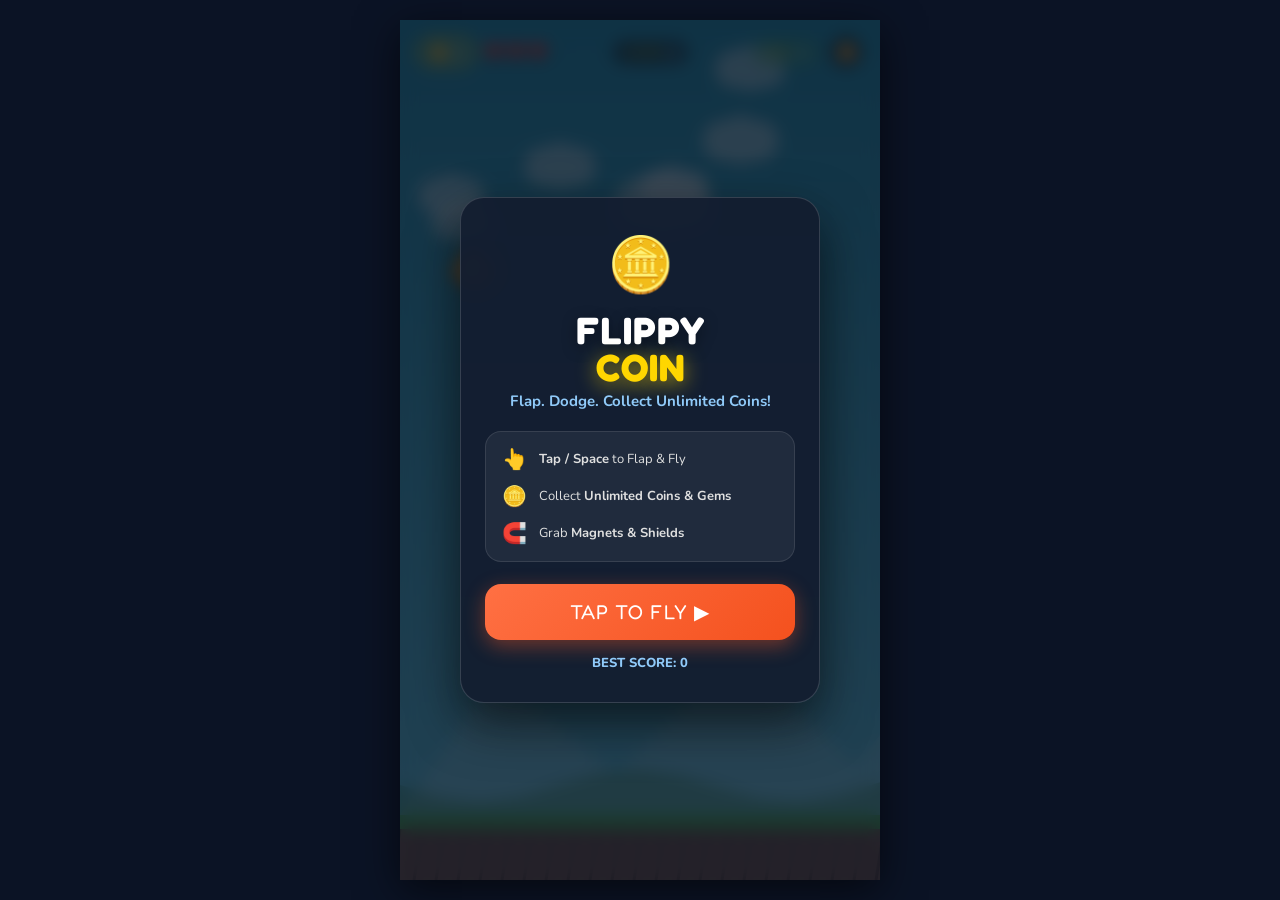
==== commit 2229de52: "refactor: Remove internal payment modal to prepare for Store Paid App release" ====
--- a/android/app/src/main/assets/www/index.html
+++ b/android/app/src/main/assets/www/index.html
@@ -75,7 +75,6 @@
         </div>
 
         <button id="btn-play" class="btn-primary pulse">TAP TO FLY ▶</button>
-        <button id="btn-open-buy" class="btn-secondary buy-btn" style="margin-top: 10px; background: linear-gradient(135deg, #ffd600, #ff9100); color: #212121; font-weight: 900;">⭐ GET FULL GAME - ₹49</button>
         <div class="high-score-label">BEST SCORE: <span id="start-high-score">0</span></div>
       </div>
     </div>
@@ -121,35 +120,6 @@
       </div>
     </div>
 
-    <!-- Overlay: Buy Full Game Modal -->
-    <div id="screen-buy" class="screen-overlay">
-      <div class="card-modal">
-        <div class="confetti-icon">💎</div>
-        <h2>GET FULL GAME</h2>
-        <p style="color: #90caf9; font-size: 13px; margin: 4px 0 12px 0;">Unlimited Coins, VIP Golden Glow & Zero Ads</p>
-        
-        <div style="background: rgba(255,255,255,0.06); padding: 12px; border-radius: 14px; margin-bottom: 12px;">
-          <div style="font-size: 12px; color: #e0e0e0; margin-bottom: 6px;">Scan & Pay via GPay / PhonePe / Paytm:</div>
-          <img id="upi-qr" src="https://api.qrserver.com/v1/create-qr-code/?size=180x180&data=upi%3A%2F%2Fpay%3Fpa%3DKumartoshit82-3%40oksbi%26pn%3DToshit%2520Kumar%26am%3D49%26cu%3DINR" alt="UPI QR" style="border-radius: 10px; width: 130px; height: 130px; background: #fff; padding: 6px; box-shadow: 0 4px 15px rgba(0,0,0,0.4);">
-          <div style="font-family: 'Fredoka One', cursive; font-size: 22px; color: #ffd600; margin-top: 6px;">₹49 Only</div>
-          <div style="font-size: 11px; color: #90caf9; margin-top: 2px; word-break: break-all;">UPI ID: <b>Kumartoshit82-3@oksbi</b></div>
-        </div>
-
-        <a id="btn-upi-direct" href="upi://pay?pa=Kumartoshit82-3@oksbi&pn=Toshit%20Kumar&am=49&cu=INR" class="btn-primary" style="display: block; text-decoration: none; margin-bottom: 10px; padding: 12px 14px; font-size: 16px;">⚡ PAY VIA UPI APP</a>
-
-        <!-- Payment Verification Section -->
-        <div class="utr-verify-box" style="background: rgba(0,0,0,0.35); border: 1px solid rgba(255,255,255,0.15); border-radius: 12px; padding: 10px 12px; margin-bottom: 12px; text-align: left;">
-          <label for="input-utr" style="display: block; font-size: 11px; color: #e0e0e0; margin-bottom: 5px; font-weight: 700;">Enter 12-Digit UPI UTR / Ref No. after payment:</label>
-          <div style="display: flex; gap: 6px;">
-            <input type="text" id="input-utr" maxlength="12" placeholder="e.g. 429182374619" style="flex: 1; min-width: 0; padding: 9px 10px; border-radius: 8px; border: 1.5px solid rgba(255,255,255,0.25); background: rgba(0,0,0,0.6); color: #ffd600; font-family: 'Fredoka One', cursive; font-size: 13px; letter-spacing: 1px; outline: none; text-align: center;">
-            <button id="btn-verify-utr" class="btn-primary" style="width: auto; padding: 9px 14px; font-size: 13px; margin: 0; box-shadow: none; white-space: nowrap;">VERIFY</button>
-          </div>
-          <div id="utr-status-msg" style="font-size: 11px; margin-top: 6px; display: none; line-height: 1.4;"></div>
-        </div>
-
-        <button id="btn-close-buy" class="btn-secondary" style="padding: 10px 20px;">CLOSE ✕</button>
-      </div>
-    </div>
   </div>
 
   <script src="game.js"></script>
